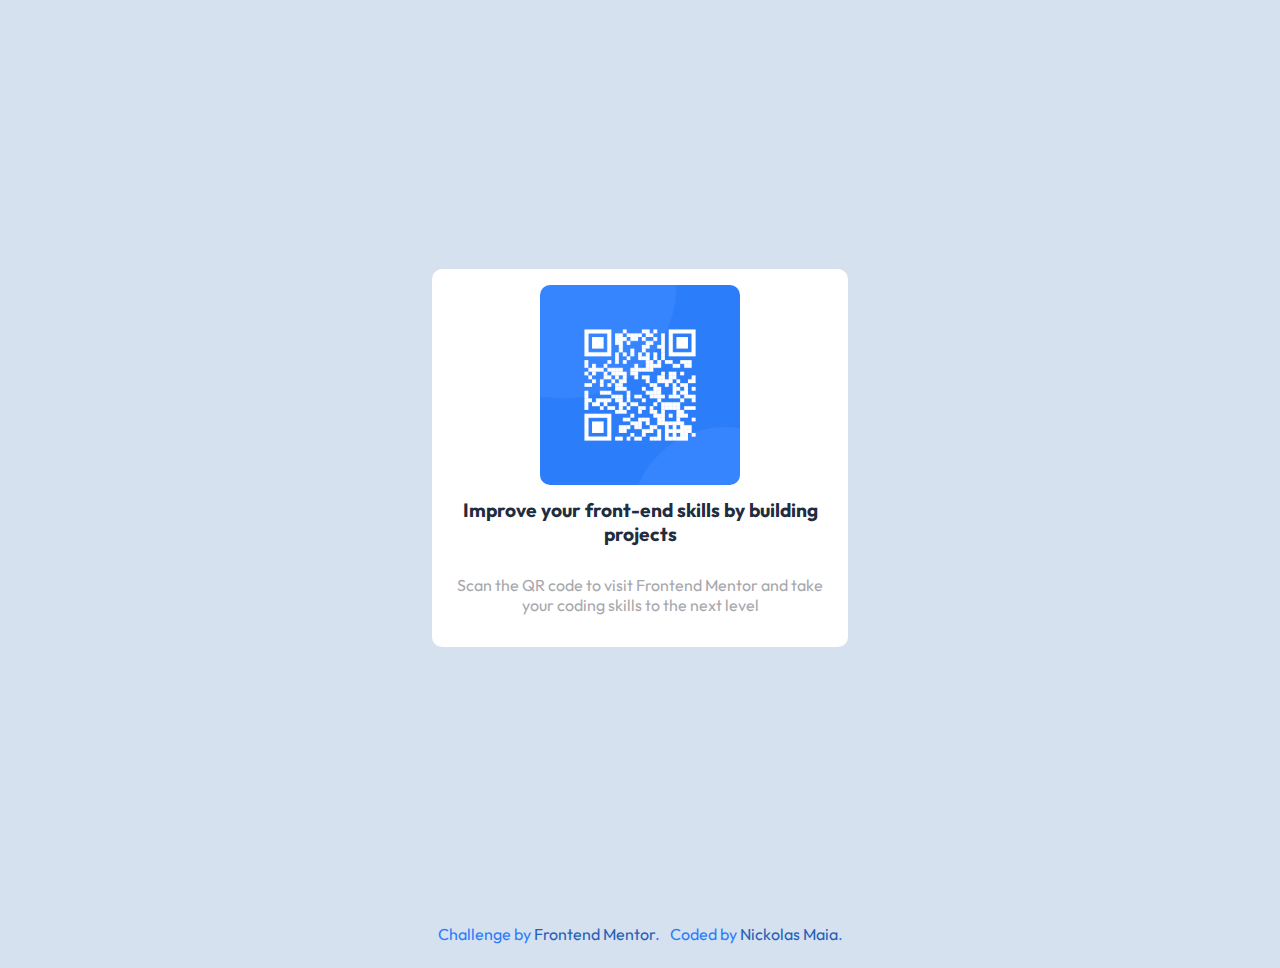
==== index.html @ 8bc48143 "organize QR-code branch" ====
<!DOCTYPE html>
<html lang="pt-br">
<head>
  <meta charset="UTF-8">
  <meta name="viewport" content="width=device-width, initial-scale=1.0"> <!-- displays site properly based on user's device -->

  <link rel="icon" type="image/png" sizes="32x32" href="./images/favicon-32x32.png">
  <link rel="stylesheet" href="assets/styles/style.css">
  
  <title>Frontend Mentor | QR code component</title>

  
</head>
<body>
  <main class="main">
    <div class="card">
      <img src="assets/img/image-qr-code.png" alt="QR code" class="card__img">
      <h1 class="card__title">Improve your front-end skills by building projects</h1>
      <p class="card__text">Scan the QR code to visit Frontend Mentor and take your coding skills to the next level</p>
    </div>
  </main>

  <footer class="attribution">
    <p class="criador-desafio">Challenge by <a href="https://www.frontendmentor.io?ref=challenge" target="_blank">Frontend Mentor</a>. </p>
    <p class="creditos">Coded by <a href="https://github.com/nickolss">Nickolas Maia</a>.</p>
  </footer>
</body>
</html>
---- assets/styles/style.css ----
@import url("https://fonts.googleapis.com/css2?family=Outfit:wght@500;700&display=swap");
@import url("https://fonts.googleapis.com/css2?family=Outfit:wght@500;700&display=swap");
@import url("https://fonts.googleapis.com/css2?family=Outfit:wght@500;700&display=swap");
html {
  background-color: #D5E1EF;
  font-family: "Outfit", sans-serif;
}

.card {
  display: flex;
  align-items: center;
  flex-direction: column;
  padding: 1rem;
  background-color: #fff;
  border-radius: 10px;
  text-align: center;
}
.card h1.card__title {
  color: #1F2D40;
  font-size: 1.2rem;
}
.card p.card__text {
  color: #A7A8AD;
}
.card .card__img {
  border-radius: 10px;
  max-width: 200px;
  max-height: 200px;
}

@media screen and (min-width: 1000px) {
  .card {
    justify-content: center;
    align-items: center;
    max-width: 30vw;
  }
  .main {
    height: 100vh;
    display: flex;
    align-items: center;
    justify-content: center;
  }
}
@media screen and (min-width: 720px) {
  .card {
    justify-content: center;
    align-items: center;
    max-width: 30vw;
  }
  .main {
    height: 100vh;
    display: flex;
    align-items: center;
    justify-content: center;
  }
}
footer {
  text-align: center;
  display: flex;
  justify-content: center;
  gap: 10px;
  color: #2B7DFA;
}
footer a {
  text-decoration: none;
  color: #2660b8;
}/*# sourceMappingURL=style.css.map */
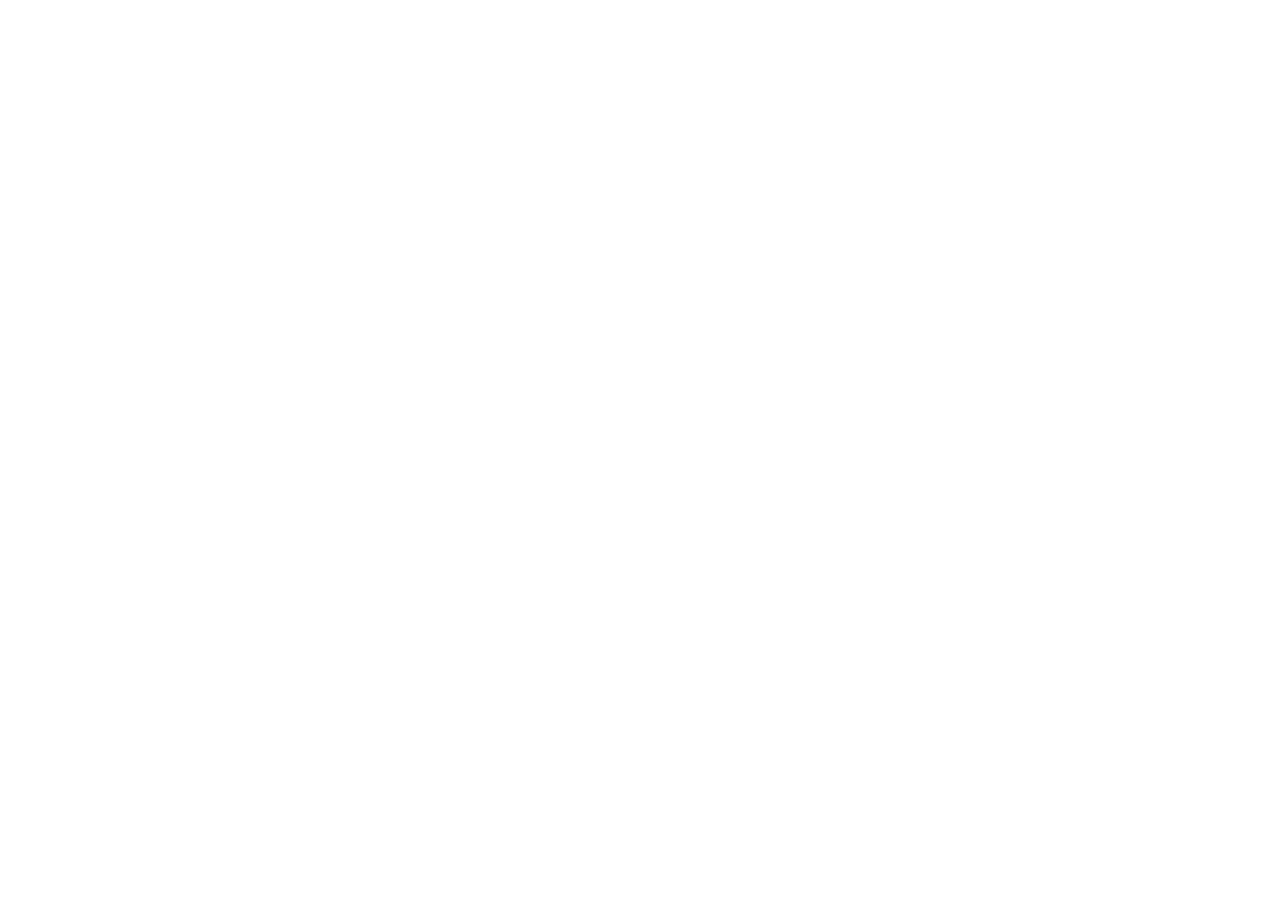
==== commit ac502560: "Added base sumary project" ====
--- a/index.html
+++ b/index.html
@@ -1,28 +1,13 @@
 <!DOCTYPE html>
 <html lang="pt-br">
 <head>
-  <meta charset="UTF-8">
-  <meta name="viewport" content="width=device-width, initial-scale=1.0"> <!-- displays site properly based on user's device -->
-
-  <link rel="icon" type="image/png" sizes="32x32" href="./images/favicon-32x32.png">
-  <link rel="stylesheet" href="assets/styles/style.css">
-  
-  <title>Frontend Mentor | QR code component</title>
-
-  
+    <meta charset="UTF-8">
+    <meta http-equiv="X-UA-Compatible" content="IE=edge">
+    <meta name="viewport" content="width=device-width, initial-scale=1.0">
+    <title>Home Sumary</title>
+    <link rel="stylesheet" href="assets/styles/style.css">
 </head>
 <body>
-  <main class="main">
-    <div class="card">
-      <img src="assets/img/image-qr-code.png" alt="QR code" class="card__img">
-      <h1 class="card__title">Improve your front-end skills by building projects</h1>
-      <p class="card__text">Scan the QR code to visit Frontend Mentor and take your coding skills to the next level</p>
-    </div>
-  </main>
-
-  <footer class="attribution">
-    <p class="criador-desafio">Challenge by <a href="https://www.frontendmentor.io?ref=challenge" target="_blank">Frontend Mentor</a>. </p>
-    <p class="creditos">Coded by <a href="https://github.com/nickolss">Nickolas Maia</a>.</p>
-  </footer>
+    
 </body>
 </html>--- a/assets/styles/style.css
+++ b/assets/styles/style.css
@@ -1,67 +1 @@
-@import url("https://fonts.googleapis.com/css2?family=Outfit:wght@500;700&display=swap");
-@import url("https://fonts.googleapis.com/css2?family=Outfit:wght@500;700&display=swap");
-@import url("https://fonts.googleapis.com/css2?family=Outfit:wght@500;700&display=swap");
-html {
-  background-color: #D5E1EF;
-  font-family: "Outfit", sans-serif;
-}
-
-.card {
-  display: flex;
-  align-items: center;
-  flex-direction: column;
-  padding: 1rem;
-  background-color: #fff;
-  border-radius: 10px;
-  text-align: center;
-}
-.card h1.card__title {
-  color: #1F2D40;
-  font-size: 1.2rem;
-}
-.card p.card__text {
-  color: #A7A8AD;
-}
-.card .card__img {
-  border-radius: 10px;
-  max-width: 200px;
-  max-height: 200px;
-}
-
-@media screen and (min-width: 1000px) {
-  .card {
-    justify-content: center;
-    align-items: center;
-    max-width: 30vw;
-  }
-  .main {
-    height: 100vh;
-    display: flex;
-    align-items: center;
-    justify-content: center;
-  }
-}
-@media screen and (min-width: 720px) {
-  .card {
-    justify-content: center;
-    align-items: center;
-    max-width: 30vw;
-  }
-  .main {
-    height: 100vh;
-    display: flex;
-    align-items: center;
-    justify-content: center;
-  }
-}
-footer {
-  text-align: center;
-  display: flex;
-  justify-content: center;
-  gap: 10px;
-  color: #2B7DFA;
-}
-footer a {
-  text-decoration: none;
-  color: #2660b8;
-}/*# sourceMappingURL=style.css.map */+/*# sourceMappingURL=style.css.map */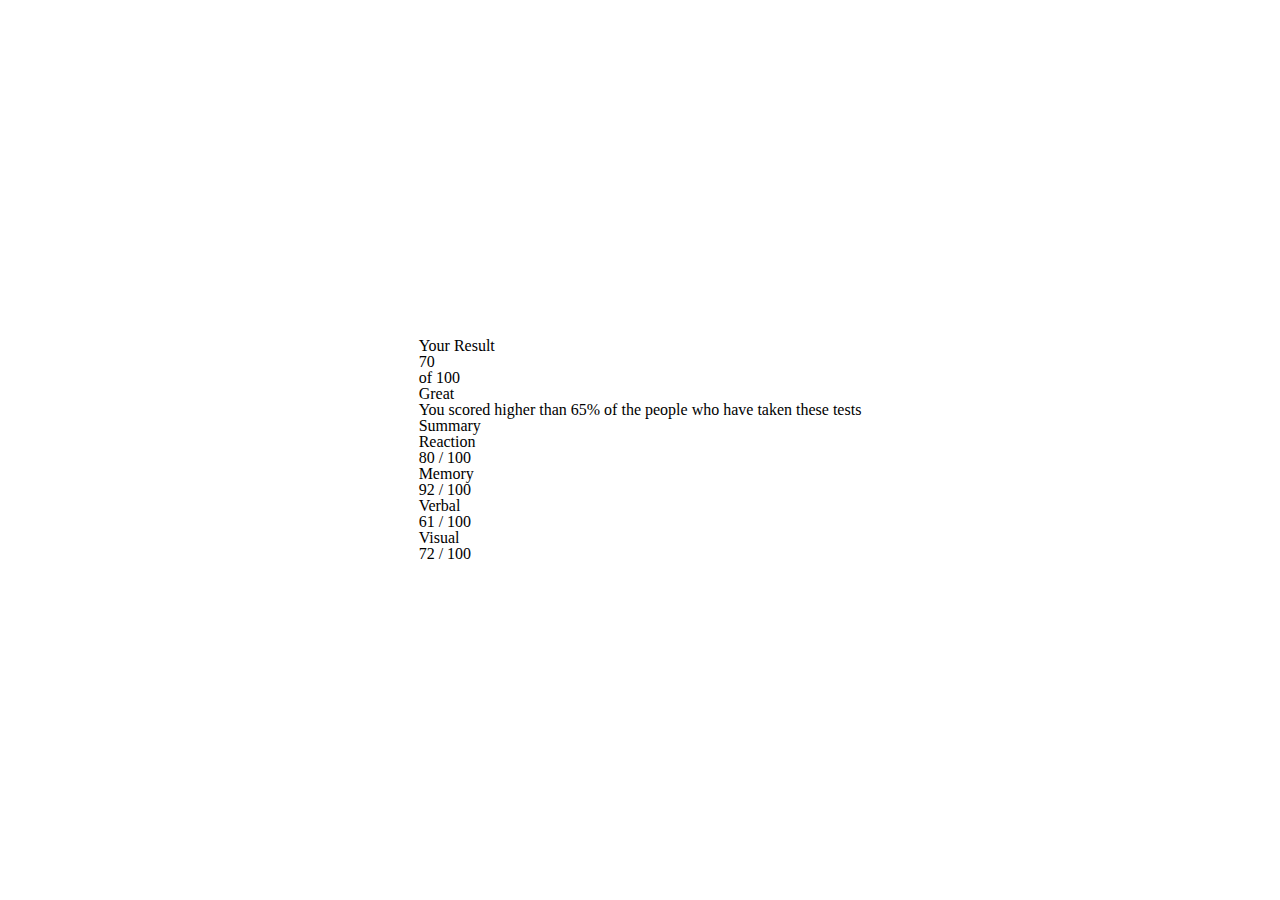
==== commit 580384f4: "Added html base" ====
--- a/index.html
+++ b/index.html
@@ -1,13 +1,51 @@
 <!DOCTYPE html>
 <html lang="pt-br">
-<head>
-    <meta charset="UTF-8">
-    <meta http-equiv="X-UA-Compatible" content="IE=edge">
-    <meta name="viewport" content="width=device-width, initial-scale=1.0">
-    <title>Home Sumary</title>
-    <link rel="stylesheet" href="assets/styles/style.css">
-</head>
-<body>
-    
-</body>
-</html>+	<head>
+		<meta charset="UTF-8" />
+		<meta http-equiv="X-UA-Compatible" content="IE=edge" />
+		<meta name="viewport" content="width=device-width, initial-scale=1.0" />
+		<title>Home Sumary</title>
+        <link rel="shortcut icon" href="assets/img/favicon-32x32.png" type="image/x-icon">
+		<link rel="stylesheet" href="assets/styles/reset.css" />
+		<link rel="stylesheet" href="assets/styles/style.css" />
+	</head>
+	<body>
+        <main class="main">
+			<div class="card">
+				<div class="card__estatistica">
+					<p class="estatistica__titulo">Your Result</p>
+					<div class="estatistica__circulo">
+						<p class="circle__titulo">70</p>
+						<p class="circle__texto">of 100</p>
+					</div>
+					<p class="estatistica__nota">Great</p>
+					<p class="estatistica__texto">
+						You scored higher than 65% of the people who have taken these tests
+					</p>
+				</div>
+				<div class="card__sumario">
+					<h2 class="sumario__titulo">Summary</h2>
+					<div class="sumario__criterios">
+						<div class="criterios__opcoes">
+                            <h3 class="opcoes__titulo">Reaction</h3>
+                            <p class="opcoes__resultado"><span class="active">80</span> / 100</p>
+                        </div>
+						<div class="criterios__opcoes">
+                            <h3 class="opcoes__titulo">Memory</h3>
+                            <p class="opcoes__resultado"><span class="active">92</span> / 100</p>
+                        </div>
+						<div class="criterios__opcoes">
+                            <h3 class="opcoes__titulo">Verbal</h3>
+                            <p class="opcoes__resultado"><span class="active">61</span> / 100</p>
+                        </div>
+						<div class="criterios__opcoes">
+                            <h3 class="opcoes__titulo">Visual</h3>
+                            <p class="opcoes__resultado"><span class="active">72</span> / 100</p>
+                        </div>
+					</div>
+					<a href="#" class="sumario__botao"></a>
+				</div>
+			</div>
+		</main>
+	</body>
+</html>
--- a/assets/styles/style.css
+++ b/assets/styles/style.css
@@ -1 +1,11 @@
-/*# sourceMappingURL=style.css.map */+@import url(https://fonts.google.com/specimen/Hanken+Grotesk);
+html {
+  font-family: "Hanken Grotesk";
+}
+
+.main {
+  height: 100vh;
+  width: 100vw;
+  display: grid;
+  place-items: center;
+}/*# sourceMappingURL=style.css.map */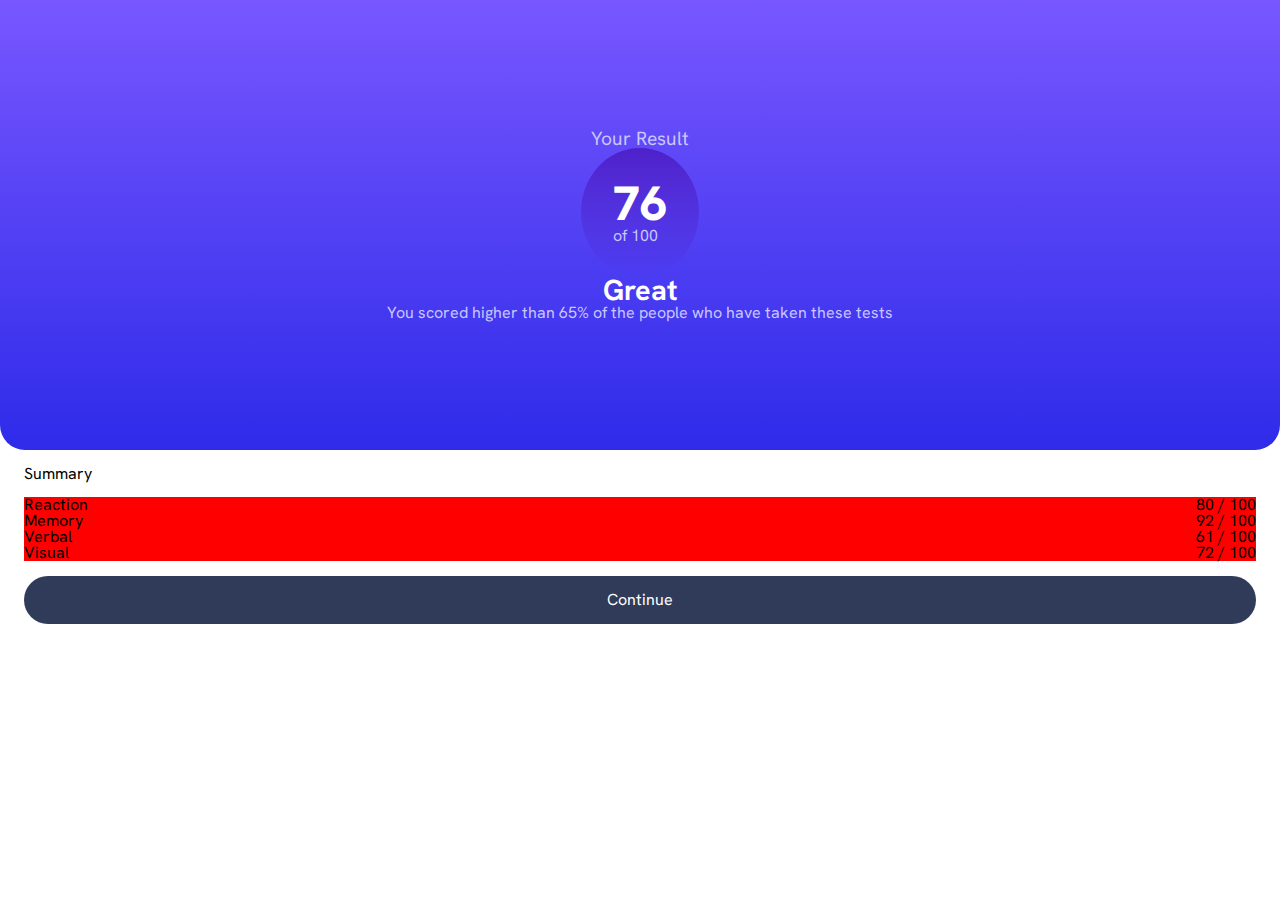
==== commit 0093c765: "Inicialize SASS" ====
--- a/index.html
+++ b/index.html
@@ -15,7 +15,7 @@
 				<div class="card__estatistica">
 					<p class="estatistica__titulo">Your Result</p>
 					<div class="estatistica__circulo">
-						<p class="circle__titulo">70</p>
+						<p class="circle__titulo">76</p>
 						<p class="circle__texto">of 100</p>
 					</div>
 					<p class="estatistica__nota">Great</p>
@@ -43,7 +43,7 @@
                             <p class="opcoes__resultado"><span class="active">72</span> / 100</p>
                         </div>
 					</div>
-					<a href="#" class="sumario__botao"></a>
+					<a href="#" class="sumario__botao">Continue</a>
 				</div>
 			</div>
 		</main>
--- a/assets/styles/style.css
+++ b/assets/styles/style.css
@@ -1,11 +1,78 @@
-@import url(https://fonts.google.com/specimen/Hanken+Grotesk);
+@import url("https://fonts.googleapis.com/css2?family=Hanken+Grotesk:wght@500;700;800&display=swap");
 html {
-  font-family: "Hanken Grotesk";
+  font-family: "Hanken Grotesk", sans-serif;
 }
 
 .main {
   height: 100vh;
   width: 100vw;
-  display: grid;
-  place-items: center;
+}
+
+.card {
+  display: flex;
+  flex-direction: column;
+}
+.card .card__estatistica {
+  display: flex;
+  flex-direction: column;
+  align-items: center;
+  justify-content: center;
+  height: 50vh;
+  padding: 0 1.5rem;
+  background-image: linear-gradient(to bottom, #7857ff, #2e2be9);
+  border-radius: 0 0 25px 25px;
+}
+.card .card__estatistica .estatistica__titulo {
+  color: #c8c7ff;
+  font-size: 1.2rem;
+}
+.card .card__estatistica .estatistica__circulo {
+  padding: 2rem;
+  border-radius: 50%;
+  background-image: linear-gradient(to bottom, #4e21ca, rgba(36, 33, 202, 0));
+}
+.card .card__estatistica .estatistica__circulo .circle__titulo {
+  font-size: 3rem;
+  color: #fff;
+  font-weight: 800;
+}
+.card .card__estatistica .estatistica__circulo .circle__texto {
+  color: #c8c7ff;
+}
+.card .card__estatistica .estatistica__nota {
+  font-size: 1.8rem;
+  color: #fff;
+  font-weight: 700;
+}
+.card .card__estatistica .estatistica__texto {
+  text-align: center;
+  color: #c8c7ff;
+}
+.card .card__sumario {
+  padding: 1rem 1.5rem;
+  display: flex;
+  flex-direction: column;
+  gap: 15px;
+}
+.card .card__sumario .sumario__criterios {
+  width: 100%;
+  background-color: red;
+}
+.card .card__sumario .sumario__criterios .sumario__titulo {
+  color: #303b5a;
+}
+.card .card__sumario .sumario__criterios .criterios__opcoes {
+  display: flex;
+  justify-content: space-between;
+}
+.card .card__sumario .sumario__botao {
+  text-decoration: none;
+  background-color: #303b5a;
+  color: #fff;
+  text-align: center;
+  padding: 1rem 2.5rem;
+  border-radius: 25px;
+}
+.card .card__sumario .sumario__botao:hover {
+  background-image: linear-gradient(to bottom, #7857ff, #2e2be9);
 }/*# sourceMappingURL=style.css.map */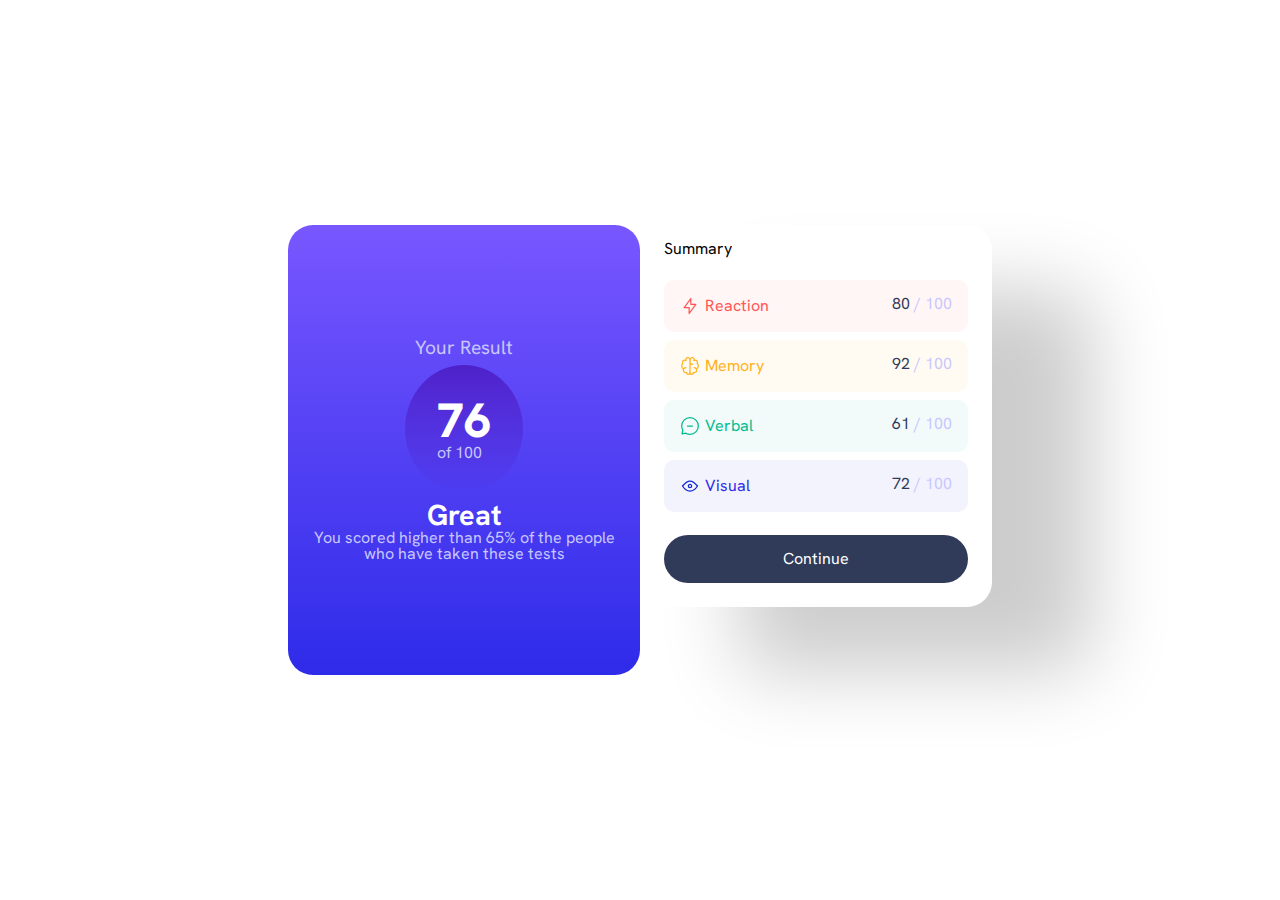
==== commit 9d19388f: "Finalize project" ====
--- a/index.html
+++ b/index.html
@@ -27,19 +27,31 @@
 					<h2 class="sumario__titulo">Summary</h2>
 					<div class="sumario__criterios">
 						<div class="criterios__opcoes">
-                            <h3 class="opcoes__titulo">Reaction</h3>
+							<div class="opcoes">
+								<img src="assets/img/icon-reaction.svg" class="opcoes__imagem">
+								<h3 class="opcoes__titulo">Reaction</h3>
+							</div>
                             <p class="opcoes__resultado"><span class="active">80</span> / 100</p>
                         </div>
 						<div class="criterios__opcoes">
-                            <h3 class="opcoes__titulo">Memory</h3>
+							<div class="opcoes">
+								<img src="assets/img/icon-memory.svg" class="opcoes__imagem">
+								<h3 class="opcoes__titulo">Memory</h3>
+							</div>
                             <p class="opcoes__resultado"><span class="active">92</span> / 100</p>
                         </div>
 						<div class="criterios__opcoes">
-                            <h3 class="opcoes__titulo">Verbal</h3>
+							<div class="opcoes">
+								<img src="assets/img/icon-verbal.svg" class="opcoes__imagem">
+								<h3 class="opcoes__titulo">Verbal</h3>
+							</div>
                             <p class="opcoes__resultado"><span class="active">61</span> / 100</p>
                         </div>
 						<div class="criterios__opcoes">
-                            <h3 class="opcoes__titulo">Visual</h3>
+							<div class="opcoes">
+								<img src="assets/img/icon-visual.svg" class="opcoes__imagem">
+								<h3 class="opcoes__titulo">Visual</h3>
+							</div>
                             <p class="opcoes__resultado"><span class="active">72</span> / 100</p>
                         </div>
 					</div>
--- a/assets/styles/style.css
+++ b/assets/styles/style.css
@@ -8,6 +8,12 @@
   width: 100vw;
 }
 
+@media screen and (min-width: 720px) {
+  .main {
+    display: grid;
+    place-items: center;
+  }
+}
 .card {
   display: flex;
   flex-direction: column;
@@ -27,6 +33,7 @@
   font-size: 1.2rem;
 }
 .card .card__estatistica .estatistica__circulo {
+  margin: 0.5rem 0;
   padding: 2rem;
   border-radius: 50%;
   background-image: linear-gradient(to bottom, #4e21ca, rgba(36, 33, 202, 0));
@@ -56,7 +63,6 @@
 }
 .card .card__sumario .sumario__criterios {
   width: 100%;
-  background-color: red;
 }
 .card .card__sumario .sumario__criterios .sumario__titulo {
   color: #303b5a;
@@ -64,6 +70,45 @@
 .card .card__sumario .sumario__criterios .criterios__opcoes {
   display: flex;
   justify-content: space-between;
+  padding: 1rem;
+  border-radius: 10px;
+  margin: 0.5rem 0;
+}
+.card .card__sumario .sumario__criterios .criterios__opcoes .opcoes {
+  display: flex;
+  gap: 5px;
+  justify-content: center;
+  align-items: center;
+}
+.card .card__sumario .sumario__criterios .criterios__opcoes:nth-child(1) {
+  background-color: #fff6f5;
+}
+.card .card__sumario .sumario__criterios .criterios__opcoes:nth-child(1) .opcoes__titulo {
+  color: #ff5757;
+}
+.card .card__sumario .sumario__criterios .criterios__opcoes:nth-child(2) {
+  background-color: #fffbf2;
+}
+.card .card__sumario .sumario__criterios .criterios__opcoes:nth-child(2) .opcoes__titulo {
+  color: #ffb01f;
+}
+.card .card__sumario .sumario__criterios .criterios__opcoes:nth-child(3) {
+  background-color: #f2fafa;
+}
+.card .card__sumario .sumario__criterios .criterios__opcoes:nth-child(3) .opcoes__titulo {
+  color: #00bd91;
+}
+.card .card__sumario .sumario__criterios .criterios__opcoes:nth-child(4) {
+  background-color: #f3f3fd;
+}
+.card .card__sumario .sumario__criterios .criterios__opcoes:nth-child(4) .opcoes__titulo {
+  color: #2e2be9;
+}
+.card .card__sumario .sumario__criterios .criterios__opcoes .opcoes__resultado {
+  color: #c8c7ff;
+}
+.card .card__sumario .sumario__criterios .criterios__opcoes .opcoes__resultado .active {
+  color: #303b5a;
 }
 .card .card__sumario .sumario__botao {
   text-decoration: none;
@@ -75,4 +120,21 @@
 }
 .card .card__sumario .sumario__botao:hover {
   background-image: linear-gradient(to bottom, #7857ff, #2e2be9);
+}
+
+@media screen and (min-width: 720px) {
+  .card {
+    display: grid;
+    grid-template-columns: 1fr 1fr;
+    max-width: 55vw;
+  }
+  .card .card__estatistica {
+    border-radius: 25px;
+    min-height: 350px;
+  }
+  .card .card__sumario {
+    box-shadow: 100px 65px 80px rgba(0, 0, 0, 0.2);
+    border-radius: 0 25px 25px 0;
+    max-height: 350px;
+  }
 }/*# sourceMappingURL=style.css.map */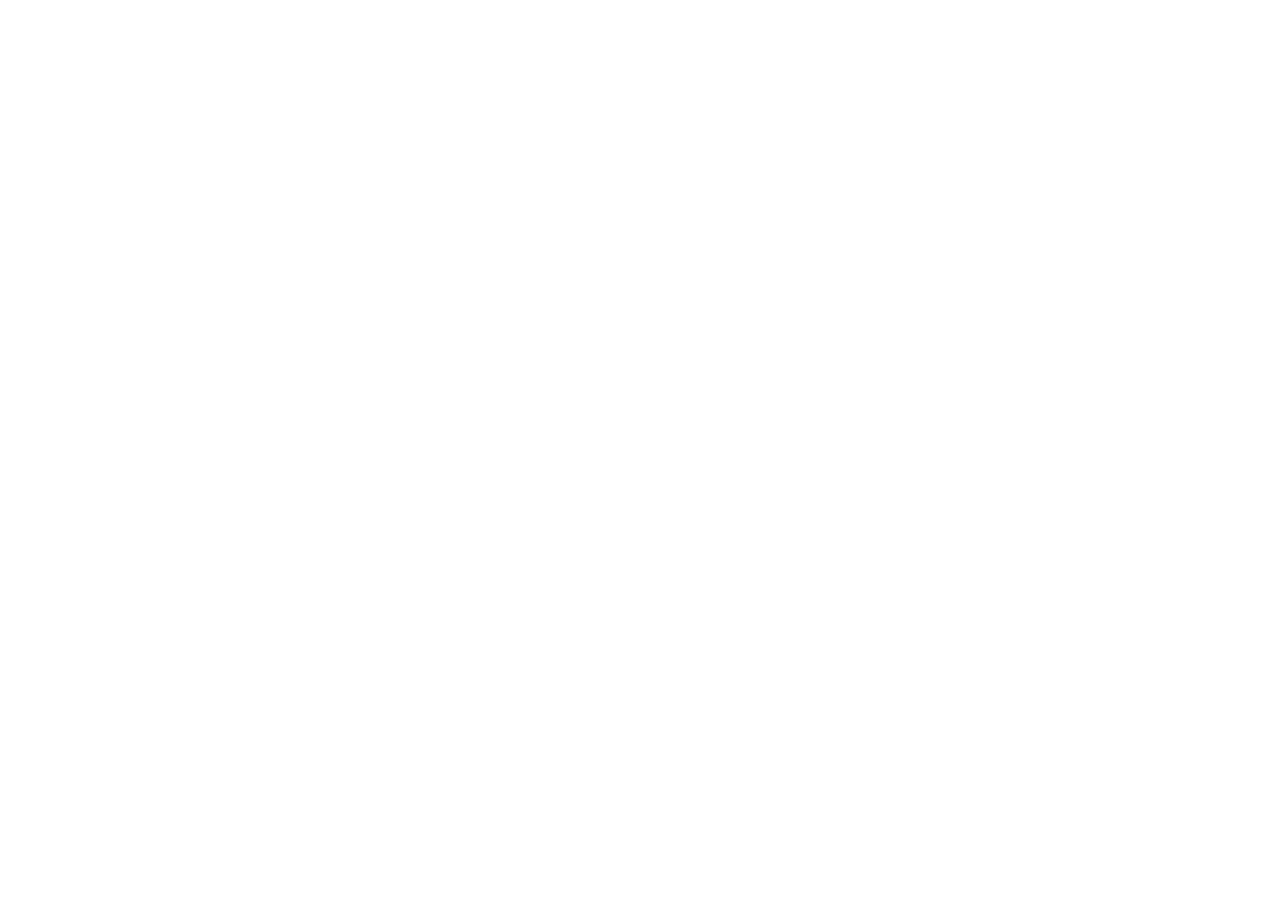
==== commit ef1bde38: "Added 404 page" ====
--- a/index.html
+++ b/index.html
@@ -1,63 +1,11 @@
 <!DOCTYPE html>
 <html lang="pt-br">
-	<head>
-		<meta charset="UTF-8" />
-		<meta http-equiv="X-UA-Compatible" content="IE=edge" />
-		<meta name="viewport" content="width=device-width, initial-scale=1.0" />
-		<title>Home Sumary</title>
-        <link rel="shortcut icon" href="assets/img/favicon-32x32.png" type="image/x-icon">
-		<link rel="stylesheet" href="assets/styles/reset.css" />
-		<link rel="stylesheet" href="assets/styles/style.css" />
-	</head>
-	<body>
-        <main class="main">
-			<div class="card">
-				<div class="card__estatistica">
-					<p class="estatistica__titulo">Your Result</p>
-					<div class="estatistica__circulo">
-						<p class="circle__titulo">76</p>
-						<p class="circle__texto">of 100</p>
-					</div>
-					<p class="estatistica__nota">Great</p>
-					<p class="estatistica__texto">
-						You scored higher than 65% of the people who have taken these tests
-					</p>
-				</div>
-				<div class="card__sumario">
-					<h2 class="sumario__titulo">Summary</h2>
-					<div class="sumario__criterios">
-						<div class="criterios__opcoes">
-							<div class="opcoes">
-								<img src="assets/img/icon-reaction.svg" class="opcoes__imagem">
-								<h3 class="opcoes__titulo">Reaction</h3>
-							</div>
-                            <p class="opcoes__resultado"><span class="active">80</span> / 100</p>
-                        </div>
-						<div class="criterios__opcoes">
-							<div class="opcoes">
-								<img src="assets/img/icon-memory.svg" class="opcoes__imagem">
-								<h3 class="opcoes__titulo">Memory</h3>
-							</div>
-                            <p class="opcoes__resultado"><span class="active">92</span> / 100</p>
-                        </div>
-						<div class="criterios__opcoes">
-							<div class="opcoes">
-								<img src="assets/img/icon-verbal.svg" class="opcoes__imagem">
-								<h3 class="opcoes__titulo">Verbal</h3>
-							</div>
-                            <p class="opcoes__resultado"><span class="active">61</span> / 100</p>
-                        </div>
-						<div class="criterios__opcoes">
-							<div class="opcoes">
-								<img src="assets/img/icon-visual.svg" class="opcoes__imagem">
-								<h3 class="opcoes__titulo">Visual</h3>
-							</div>
-                            <p class="opcoes__resultado"><span class="active">72</span> / 100</p>
-                        </div>
-					</div>
-					<a href="#" class="sumario__botao">Continue</a>
-				</div>
-			</div>
-		</main>
-	</body>
-</html>
+<head>
+    <meta charset="UTF-8">
+    <meta name="viewport" content="width=device-width, initial-scale=1.0">
+    <title>Document</title>
+</head>
+<body>
+    
+</body>
+</html>